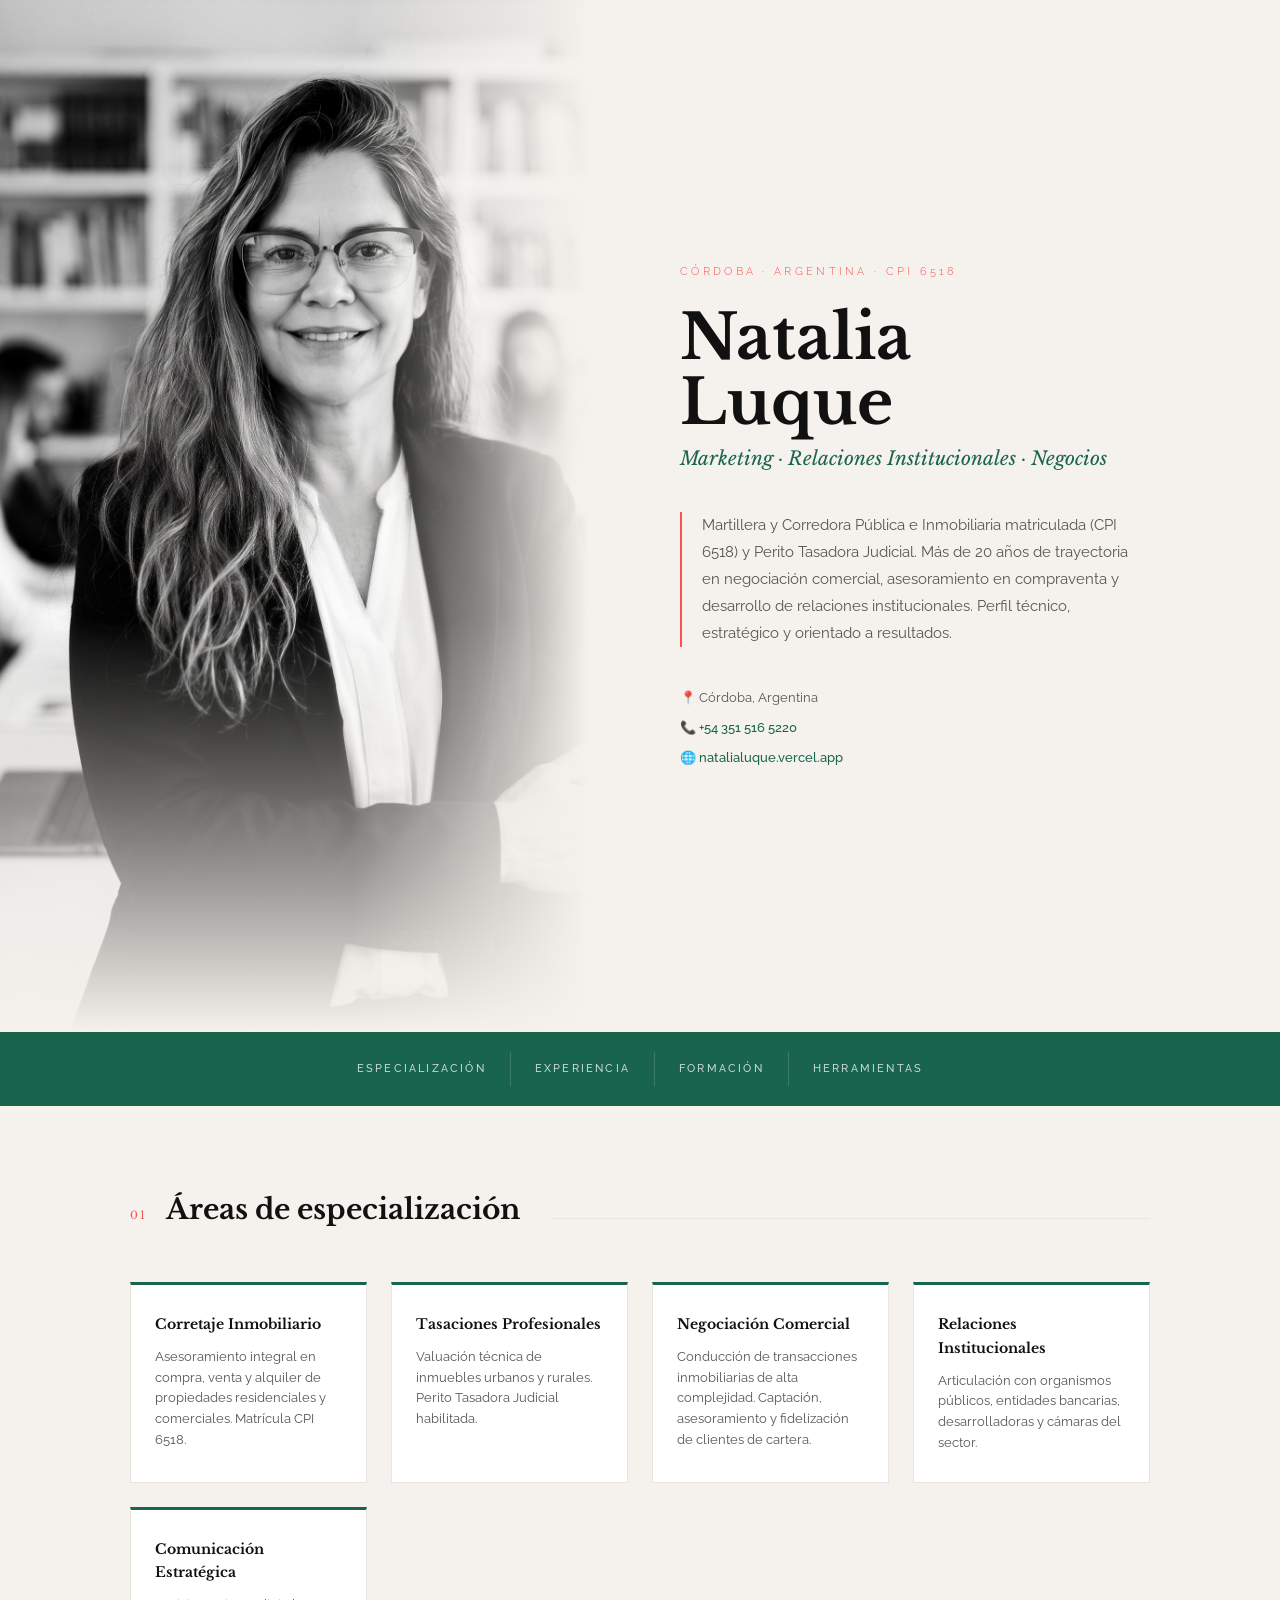
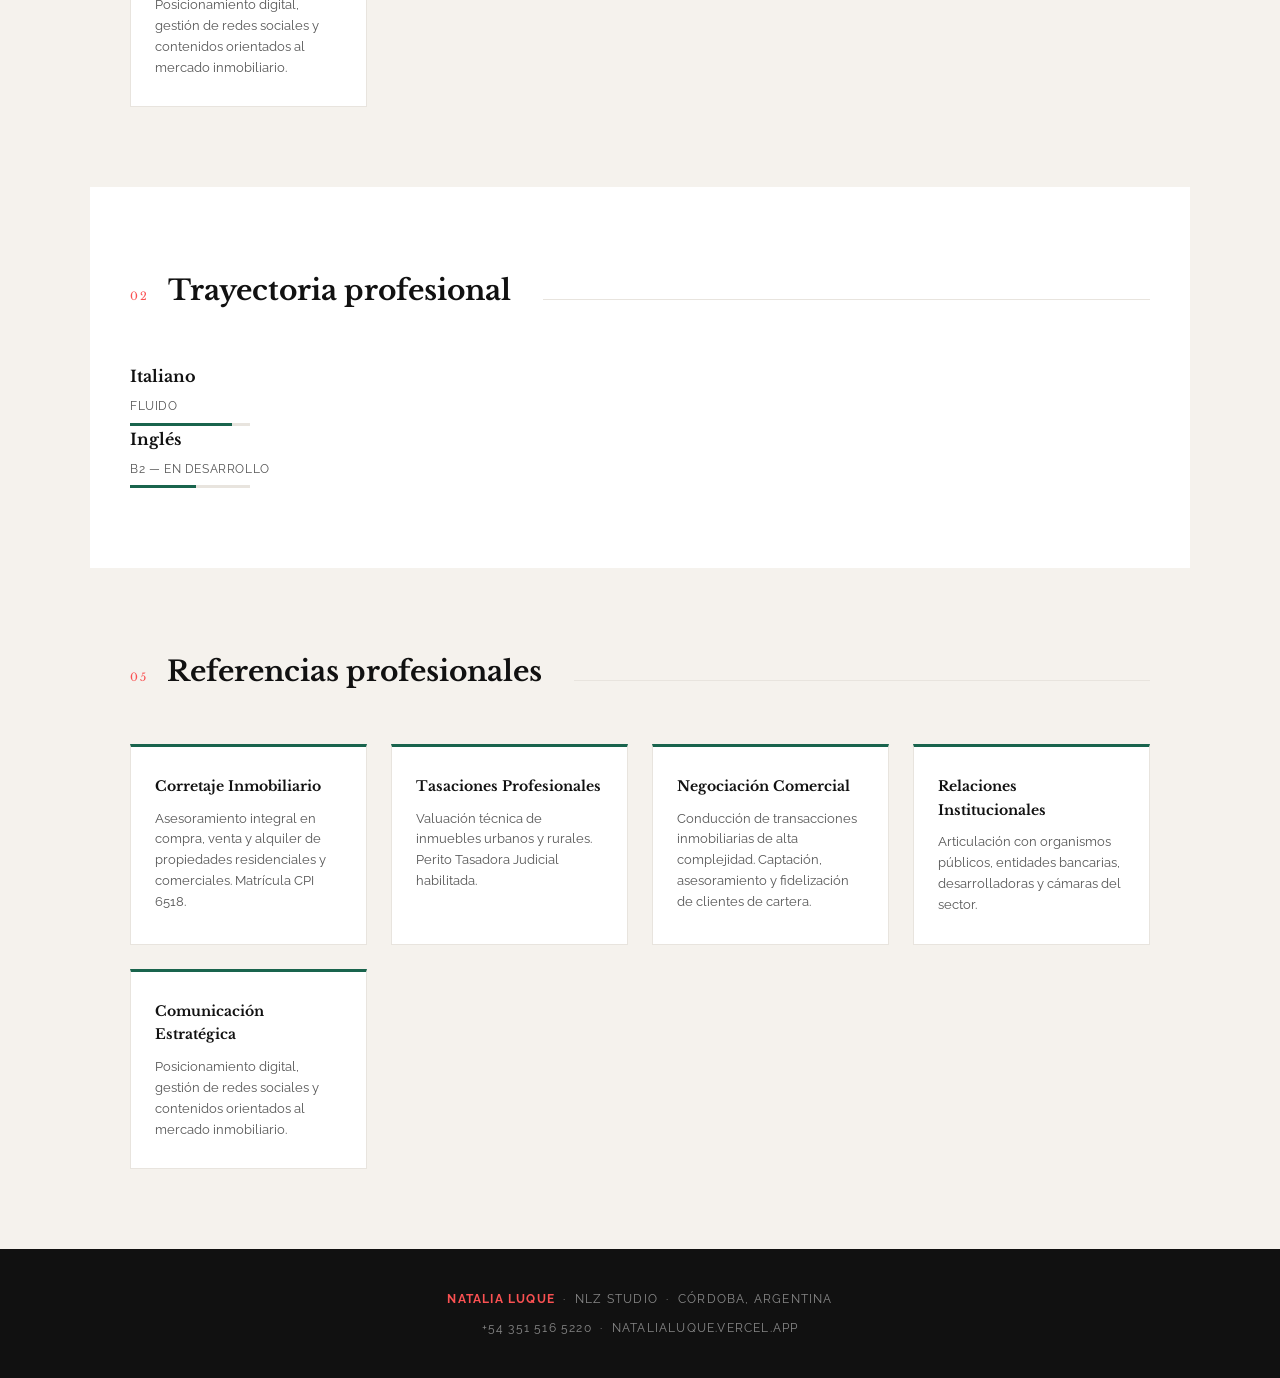
==== cv-inmo.html @ f447a5f4 "add cv-inmo: version exclusiva inmobiliaria, tasaciones y corretaje" ====
﻿<!DOCTYPE html>
<html lang="es">
<head>
<meta charset="UTF-8">
<meta name="viewport" content="width=device-width, initial-scale=1.0">
<title>Natalia Luque — Martillera | Corredora Inmobiliaria | Perito Tasadora</title>
<link href="https://fonts.googleapis.com/css2?family=Libre+Baskerville:ital,wght@0,400;0,700;1,400&family=Raleway:wght@300;400;500;600&display=swap" rel="stylesheet">
<style>
*,*::before,*::after{box-sizing:border-box;margin:0;padding:0}
:root{--verde:#19644d;--coral:#fa5152;--crema:#f5f2ed;--oscuro:#111;--gris:#555;--gris-claro:#e8e4de}
html{scroll-behavior:smooth}
body{font-family:'Raleway',sans-serif;background:var(--crema);color:var(--oscuro);line-height:1.7}
.hero{display:grid;grid-template-columns:1fr 1fr;min-height:100vh}
.hero-foto{position:relative;overflow:hidden}
.hero-foto img{width:100%;height:100%;object-fit:cover;object-position:center 15%;display:block;filter:grayscale(10%) contrast(1.05)}
.hero-foto::after{content:'';position:absolute;inset:0;background:linear-gradient(to right,transparent 55%,var(--crema) 92%),linear-gradient(to bottom,transparent 60%,var(--crema) 100%)}
.hero-content{display:flex;flex-direction:column;justify-content:center;padding:80px 60px 80px 40px}
.hero-eyebrow{font-family:'Raleway',sans-serif;font-weight:300;font-size:11px;letter-spacing:.3em;text-transform:uppercase;color:var(--coral);margin-bottom:24px}
.hero-nombre{font-family:'Libre Baskerville',serif;font-size:clamp(38px,5vw,62px);font-weight:700;line-height:1.05;color:var(--oscuro);margin-bottom:8px}
.hero-titulo{font-family:'Libre Baskerville',serif;font-size:clamp(14px,1.8vw,19px);font-weight:400;font-style:italic;color:var(--verde);margin-bottom:36px}
.hero-perfil{font-size:15px;color:var(--gris);max-width:460px;line-height:1.8;margin-bottom:40px;border-left:2px solid var(--coral);padding-left:20px}
.hero-contacto{display:flex;flex-direction:column;gap:8px;font-size:13px;color:var(--gris)}
.hero-contacto a{color:var(--verde);text-decoration:none;font-weight:500}
.nav-strip{background:var(--verde);padding:20px 0;display:flex;justify-content:center;position:sticky;top:0;z-index:100}
.nav-strip a{color:rgba(255,255,255,.75);text-decoration:none;font-size:11px;letter-spacing:.2em;text-transform:uppercase;font-weight:500;padding:8px 24px;border-right:1px solid rgba(255,255,255,.15);transition:color .2s}
.nav-strip a:last-child{border-right:none}
.nav-strip a:hover{color:#fff}
.seccion{max-width:1100px;margin:0 auto;padding:80px 40px}
.seccion-header{display:flex;align-items:baseline;gap:20px;margin-bottom:48px}
.seccion-num{font-family:'Libre Baskerville',serif;font-size:11px;color:var(--coral);letter-spacing:.15em}
.seccion-titulo{font-family:'Libre Baskerville',serif;font-size:28px;font-weight:700;color:var(--oscuro)}
.seccion-linea{flex:1;height:1px;background:var(--gris-claro);margin-left:12px}
.areas-grid{display:grid;grid-template-columns:repeat(auto-fit,minmax(200px,1fr));gap:24px}
.area-card{background:#fff;border:1px solid var(--gris-claro);padding:28px 24px;border-top:3px solid var(--verde)}
.area-card h3{font-family:'Libre Baskerville',serif;font-size:14px;font-weight:700;margin-bottom:10px;color:var(--oscuro)}
.area-card p{font-size:13px;color:var(--gris);line-height:1.6}
.exp-item{display:grid;grid-template-columns:200px 1fr;gap:32px;margin-bottom:48px;padding-bottom:48px;border-bottom:1px solid var(--gris-claro)}
.exp-item:last-child{border-bottom:none;margin-bottom:0;padding-bottom:0}
.exp-meta{text-align:right;padding-top:4px}
.exp-periodo{font-size:12px;letter-spacing:.1em;text-transform:uppercase;color:var(--coral);font-weight:600;display:block;margin-bottom:6px}
.exp-empresa{font-family:'Libre Baskerville',serif;font-size:13px;font-style:italic;color:var(--gris)}
.exp-cargo{font-family:'Libre Baskerville',serif;font-size:20px;font-weight:700;color:var(--verde);margin-bottom:12px;line-height:1.2}
.exp-desc{font-size:14px;color:var(--gris);line-height:1.8}
.exp-desc li{margin-left:16px;margin-bottom:4px}
.form-grid{display:grid;grid-template-columns:1fr 1fr;gap:24px}
.form-card{background:#fff;border:1px solid var(--gris-claro);padding:28px;display:flex;flex-direction:column;gap:6px}
.form-titulo{font-family:'Libre Baskerville',serif;font-size:15px;font-weight:700;color:var(--oscuro)}
.form-inst{font-size:13px;color:var(--verde);font-weight:500}
.form-nota{font-size:12px;color:var(--gris)}
.tools-row{display:flex;flex-wrap:wrap;gap:12px}
.tool-tag{background:var(--oscuro);color:#fff;font-size:12px;font-weight:500;letter-spacing:.08em;text-transform:uppercase;padding:8px 16px}
.tool-tag.verde{background:var(--verde)}
.idiomas-row{display:flex;gap:32px;flex-wrap:wrap;margin-top:40px}
.idioma{display:flex;flex-direction:column;gap:6px}
.idioma-nombre{font-family:'Libre Baskerville',serif;font-size:16px;font-weight:700}
.idioma-nivel{font-size:12px;color:var(--gris);letter-spacing:.05em;text-transform:uppercase}
.idioma-barra{width:120px;height:3px;background:var(--gris-claro);position:relative}
.idioma-fill{position:absolute;left:0;top:0;height:100%;background:var(--verde)}
footer{background:var(--oscuro);color:rgba(255,255,255,.5);text-align:center;padding:40px;font-size:12px;letter-spacing:.1em;text-transform:uppercase}
footer strong{color:var(--coral)}
.bg-blanco{background:#fff}
@media(max-width:768px){
.hero{grid-template-columns:1fr;min-height:auto;position:relative;display:block}
.hero-foto{height:115vw;max-height:560px;width:100%;position:relative}
.hero-foto::after{background:linear-gradient(to bottom,transparent 55%,var(--crema) 92%)}
.hero-content{position:absolute;bottom:0;left:0;right:0;padding:0 20px 16px;background:transparent;justify-content:flex-end}
.hero-nombre{font-size:20px;white-space:nowrap;line-height:1.1}.hero-nombre br{display:none}
.hero-titulo{font-size:11px;margin-bottom:0;white-space:nowrap;overflow:hidden;text-overflow:ellipsis}
.hero-eyebrow{display:none}
.hero-perfil{display:none}
.hero-contacto{display:none}
.nav-strip{flex-wrap:wrap}
.nav-strip a{padding:6px 12px;font-size:10px}
.exp-item{grid-template-columns:1fr}
.exp-meta{text-align:left}
.form-grid{grid-template-columns:1fr}
.seccion{padding:48px 24px}}
</style>
</head>
<body>

<section class="hero">
  <div class="hero-foto">
    <img src="[data-uri]" alt="Natalia Luque">
  </div>
  <div class="hero-content">
    <p class="hero-eyebrow">Córdoba · Argentina · CPI 6518</p>
    <h1 class="hero-nombre">Natalia <br>Luque</h1>
    <p class="hero-titulo">Marketing · Relaciones Institucionales · Negocios</p>
    <p class="hero-perfil">Martillera y Corredora Pública e Inmobiliaria matriculada (CPI 6518) y Perito Tasadora Judicial. Más de 20 años de trayectoria en negociación comercial, asesoramiento en compraventa y desarrollo de relaciones institucionales. Perfil técnico, estratégico y orientado a resultados.</p>
    <div class="hero-contacto">
      <span>📍 Córdoba, Argentina</span>
      <span>📞 <a href="tel:+543515165220">+54 351 516 5220</a></span>
      <span>🌐 <a href="https://natalialuque.vercel.app" target="_blank">natalialuque.vercel.app</a></span>
    </div>
  </div>
</section>

<nav class="nav-strip">
  <a href="#areas">Especialización</a>
  <a href="#experiencia">Experiencia</a>
  <a href="#formacion">Formación</a>
  <a href="#herramientas">Herramientas</a>
</nav>

<section id="areas" class="seccion">
  <div class="seccion-header">
    <span class="seccion-num">01</span>
    <h2 class="seccion-titulo">Áreas de especialización</h2>
    <div class="seccion-linea"></div>
  </div>
  <div class="areas-grid">
    <div class="area-card"><h3>Corretaje Inmobiliario</h3><p>Asesoramiento integral en compra, venta y alquiler de propiedades residenciales y comerciales. Matrícula CPI 6518.</p></div>
    <div class="area-card"><h3>Tasaciones Profesionales</h3><p>Valuación técnica de inmuebles urbanos y rurales. Perito Tasadora Judicial habilitada.</p></div>
    <div class="area-card"><h3>Negociación Comercial</h3><p>Conducción de transacciones inmobiliarias de alta complejidad. Captación, asesoramiento y fidelización de clientes de cartera.</p></div>
    <div class="area-card"><h3>Relaciones Institucionales</h3><p>Articulación con organismos públicos, entidades bancarias, desarrolladoras y cámaras del sector.</p></div>
    <div class="area-card"><h3>Comunicación Estratégica</h3><p>Posicionamiento digital, gestión de redes sociales y contenidos orientados al mercado inmobiliario.</p></div>
  </div>
</section>

<section id="experiencia" class="seccion bg-blanco">
  <div class="seccion-header">
    <span class="seccion-num">02</span>
    <h2 class="seccion-titulo">Trayectoria profesional</h2>
    <div class="seccion-linea"></div>
  </div>

  
    <div class="idioma"><span class="idioma-nombre">Italiano</span><span class="idioma-nivel">Fluido</span><div class="idioma-barra"><div class="idioma-fill" style="width:85%"></div></div></div>
    <div class="idioma"><span class="idioma-nombre">Inglés</span><span class="idioma-nivel">B2 — En desarrollo</span><div class="idioma-barra"><div class="idioma-fill" style="width:55%"></div></div></div>
  </div>
</section>

<section class="seccion">
  <div class="seccion-header">
    <span class="seccion-num">05</span>
    <h2 class="seccion-titulo">Referencias profesionales</h2>
    <div class="seccion-linea"></div>
  </div>
  <div class="areas-grid">
    <div class="area-card"><h3>Corretaje Inmobiliario</h3><p>Asesoramiento integral en compra, venta y alquiler de propiedades residenciales y comerciales. Matrícula CPI 6518.</p></div>
    <div class="area-card"><h3>Tasaciones Profesionales</h3><p>Valuación técnica de inmuebles urbanos y rurales. Perito Tasadora Judicial habilitada.</p></div>
    <div class="area-card"><h3>Negociación Comercial</h3><p>Conducción de transacciones inmobiliarias de alta complejidad. Captación, asesoramiento y fidelización de clientes de cartera.</p></div>
    <div class="area-card"><h3>Relaciones Institucionales</h3><p>Articulación con organismos públicos, entidades bancarias, desarrolladoras y cámaras del sector.</p></div>
    <div class="area-card"><h3>Comunicación Estratégica</h3><p>Posicionamiento digital, gestión de redes sociales y contenidos orientados al mercado inmobiliario.</p></div>
  </div>
</section>

<footer>
  <p><strong>Natalia Luque</strong> &nbsp;·&nbsp; NLZ Studio &nbsp;·&nbsp; Córdoba, Argentina</p>
  <p style="margin-top:8px">+54 351 516 5220 &nbsp;·&nbsp; natalialuque.vercel.app</p>
</footer>

</body>
</html>
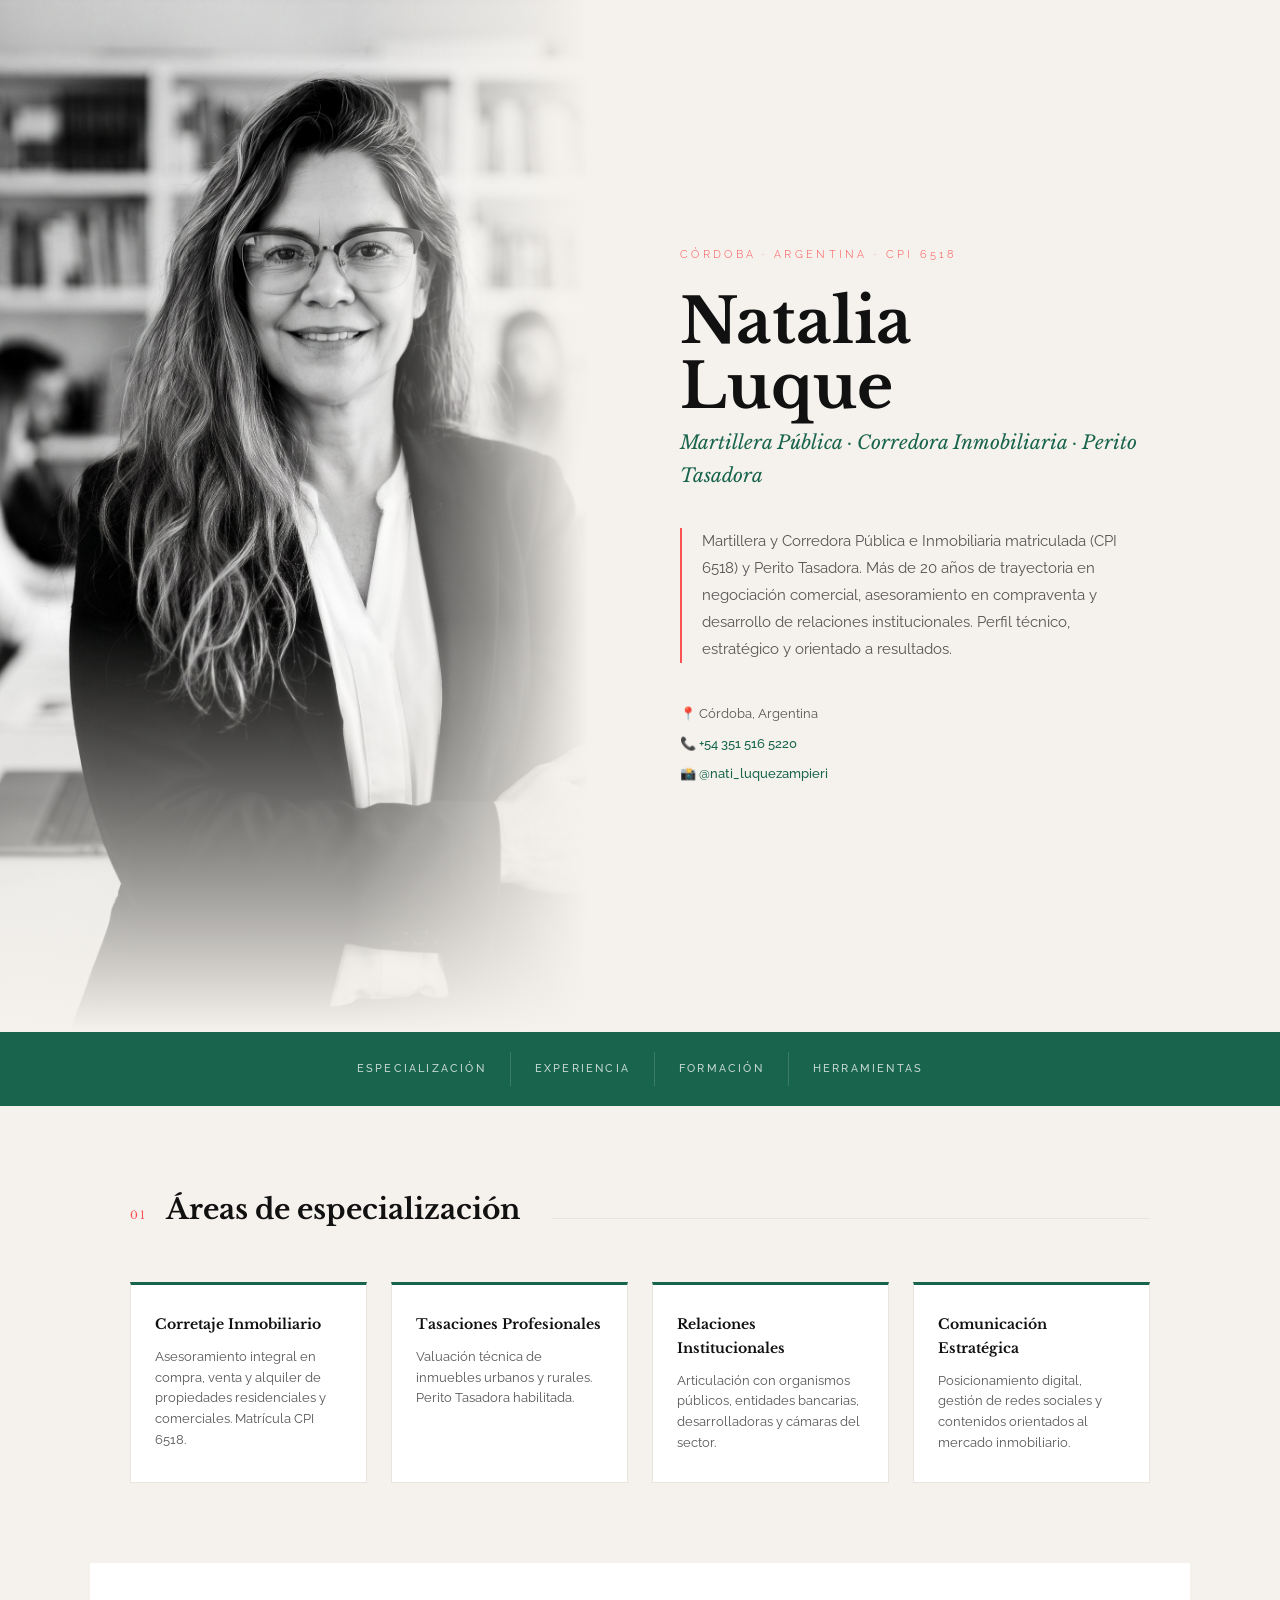
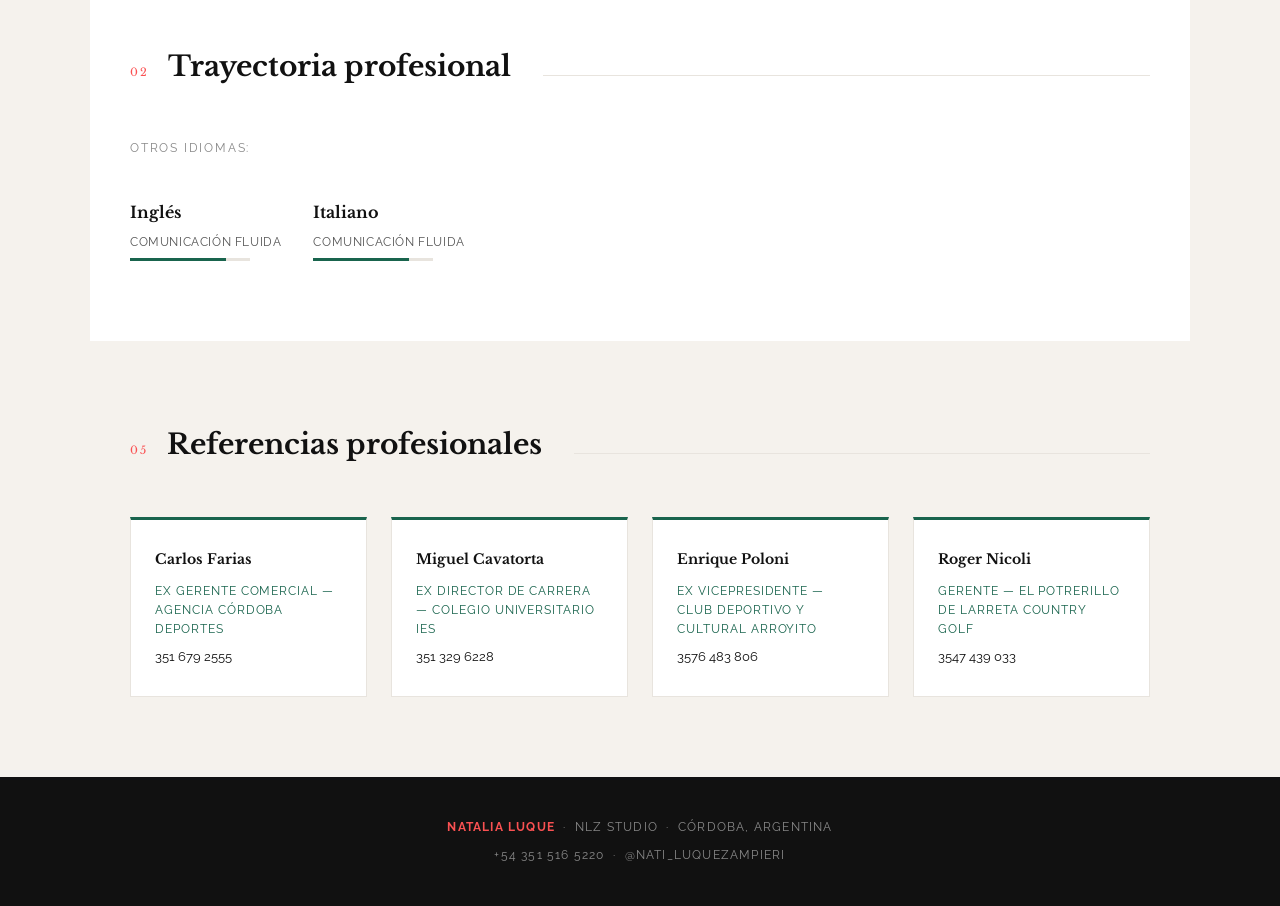
==== commit 1cb8fe52: "cv-inmo: corregir titulo, quitar Judicial, Instagram, areas, idiomas y referencias" ====
--- a/cv-inmo.html
+++ b/cv-inmo.html
@@ -86,12 +86,12 @@
   <div class="hero-content">
     <p class="hero-eyebrow">Córdoba · Argentina · CPI 6518</p>
     <h1 class="hero-nombre">Natalia <br>Luque</h1>
-    <p class="hero-titulo">Marketing · Relaciones Institucionales · Negocios</p>
-    <p class="hero-perfil">Martillera y Corredora Pública e Inmobiliaria matriculada (CPI 6518) y Perito Tasadora Judicial. Más de 20 años de trayectoria en negociación comercial, asesoramiento en compraventa y desarrollo de relaciones institucionales. Perfil técnico, estratégico y orientado a resultados.</p>
+    <p class="hero-titulo">Martillera Pública · Corredora Inmobiliaria · Perito Tasadora</p>
+    <p class="hero-perfil">Martillera y Corredora Pública e Inmobiliaria matriculada (CPI 6518) y Perito Tasadora. Más de 20 años de trayectoria en negociación comercial, asesoramiento en compraventa y desarrollo de relaciones institucionales. Perfil técnico, estratégico y orientado a resultados.</p>
     <div class="hero-contacto">
       <span>📍 Córdoba, Argentina</span>
       <span>📞 <a href="tel:+543515165220">+54 351 516 5220</a></span>
-      <span>🌐 <a href="https://natalialuque.vercel.app" target="_blank">natalialuque.vercel.app</a></span>
+      <span>📸 <a href="https://instagram.com/nati_luquezampieri" target="_blank">@nati_luquezampieri</a></span>
     </div>
   </div>
 </section>
@@ -111,8 +111,8 @@
   </div>
   <div class="areas-grid">
     <div class="area-card"><h3>Corretaje Inmobiliario</h3><p>Asesoramiento integral en compra, venta y alquiler de propiedades residenciales y comerciales. Matrícula CPI 6518.</p></div>
-    <div class="area-card"><h3>Tasaciones Profesionales</h3><p>Valuación técnica de inmuebles urbanos y rurales. Perito Tasadora Judicial habilitada.</p></div>
-    <div class="area-card"><h3>Negociación Comercial</h3><p>Conducción de transacciones inmobiliarias de alta complejidad. Captación, asesoramiento y fidelización de clientes de cartera.</p></div>
+    <div class="area-card"><h3>Tasaciones Profesionales</h3><p>Valuación técnica de inmuebles urbanos y rurales. Perito Tasadora habilitada.</p></div>
+    
     <div class="area-card"><h3>Relaciones Institucionales</h3><p>Articulación con organismos públicos, entidades bancarias, desarrolladoras y cámaras del sector.</p></div>
     <div class="area-card"><h3>Comunicación Estratégica</h3><p>Posicionamiento digital, gestión de redes sociales y contenidos orientados al mercado inmobiliario.</p></div>
   </div>
@@ -125,9 +125,10 @@
     <div class="seccion-linea"></div>
   </div>
 
-  
-    <div class="idioma"><span class="idioma-nombre">Italiano</span><span class="idioma-nivel">Fluido</span><div class="idioma-barra"><div class="idioma-fill" style="width:85%"></div></div></div>
-    <div class="idioma"><span class="idioma-nombre">Inglés</span><span class="idioma-nivel">B2 — En desarrollo</span><div class="idioma-barra"><div class="idioma-fill" style="width:55%"></div></div></div>
+  <p style="font-size:12px;color:#888;text-transform:uppercase;letter-spacing:.15em;margin:24px 0 12px">Otros idiomas:</p>
+  <div class="idiomas-row">
+    <div class="idioma"><span class="idioma-nombre">Inglés</span><span class="idioma-nivel">Comunicación fluida</span><div class="idioma-barra"><div class="idioma-fill" style="width:80%"></div></div></div>
+    <div class="idioma"><span class="idioma-nombre">Italiano</span><span class="idioma-nivel">Comunicación fluida</span><div class="idioma-barra"><div class="idioma-fill" style="width:80%"></div></div></div>
   </div>
 </section>
 
@@ -138,17 +139,32 @@
     <div class="seccion-linea"></div>
   </div>
   <div class="areas-grid">
-    <div class="area-card"><h3>Corretaje Inmobiliario</h3><p>Asesoramiento integral en compra, venta y alquiler de propiedades residenciales y comerciales. Matrícula CPI 6518.</p></div>
-    <div class="area-card"><h3>Tasaciones Profesionales</h3><p>Valuación técnica de inmuebles urbanos y rurales. Perito Tasadora Judicial habilitada.</p></div>
-    <div class="area-card"><h3>Negociación Comercial</h3><p>Conducción de transacciones inmobiliarias de alta complejidad. Captación, asesoramiento y fidelización de clientes de cartera.</p></div>
-    <div class="area-card"><h3>Relaciones Institucionales</h3><p>Articulación con organismos públicos, entidades bancarias, desarrolladoras y cámaras del sector.</p></div>
-    <div class="area-card"><h3>Comunicación Estratégica</h3><p>Posicionamiento digital, gestión de redes sociales y contenidos orientados al mercado inmobiliario.</p></div>
+    <div class="area-card">
+      <h3>Carlos Farias</h3>
+      <p style="color:var(--verde);font-size:12px;text-transform:uppercase;letter-spacing:.08em;margin-bottom:8px">Ex Gerente Comercial — Agencia Córdoba Deportes</p>
+      <p><a href="tel:+543516792555" style="color:var(--oscuro);text-decoration:none;font-size:13px">351 679 2555</a></p>
+    </div>
+    <div class="area-card">
+      <h3>Miguel Cavatorta</h3>
+      <p style="color:var(--verde);font-size:12px;text-transform:uppercase;letter-spacing:.08em;margin-bottom:8px">Ex Director de Carrera — Colegio Universitario IES</p>
+      <p><a href="tel:+543513296228" style="color:var(--oscuro);text-decoration:none;font-size:13px">351 329 6228</a></p>
+    </div>
+    <div class="area-card">
+      <h3>Enrique Poloni</h3>
+      <p style="color:var(--verde);font-size:12px;text-transform:uppercase;letter-spacing:.08em;margin-bottom:8px">Ex Vicepresidente — Club Deportivo y Cultural Arroyito</p>
+      <p><a href="tel:+543576483806" style="color:var(--oscuro);text-decoration:none;font-size:13px">3576 483 806</a></p>
+    </div>
+    <div class="area-card">
+      <h3>Roger Nicoli</h3>
+      <p style="color:var(--verde);font-size:12px;text-transform:uppercase;letter-spacing:.08em;margin-bottom:8px">Gerente — El Potrerillo de Larreta Country Golf</p>
+      <p><a href="tel:+543547439033" style="color:var(--oscuro);text-decoration:none;font-size:13px">3547 439 033</a></p>
+    </div>
   </div>
 </section>
 
 <footer>
   <p><strong>Natalia Luque</strong> &nbsp;·&nbsp; NLZ Studio &nbsp;·&nbsp; Córdoba, Argentina</p>
-  <p style="margin-top:8px">+54 351 516 5220 &nbsp;·&nbsp; natalialuque.vercel.app</p>
+  <p style="margin-top:8px">+54 351 516 5220 &nbsp;·&nbsp; @nati_luquezampieri</p>
 </footer>
 
 </body>
@@ -157,3 +173,5 @@
 
 
 
+
+
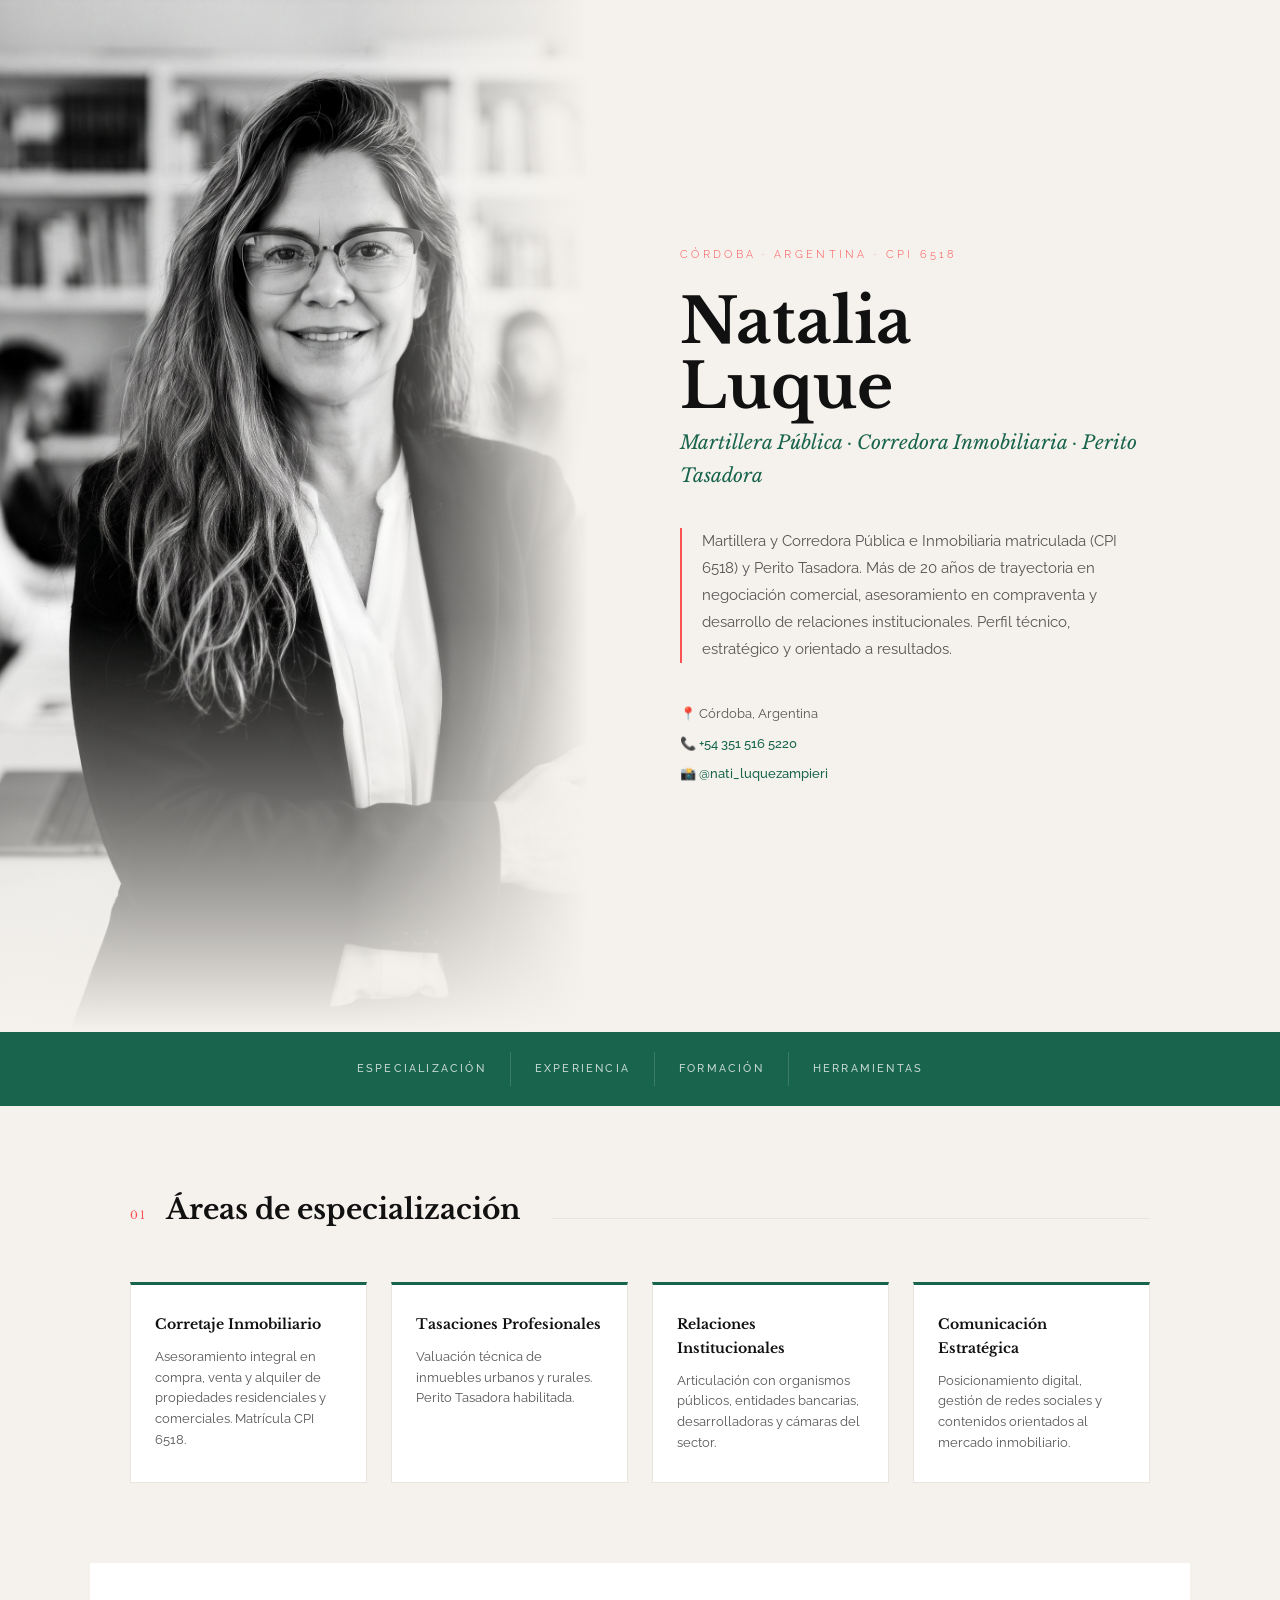
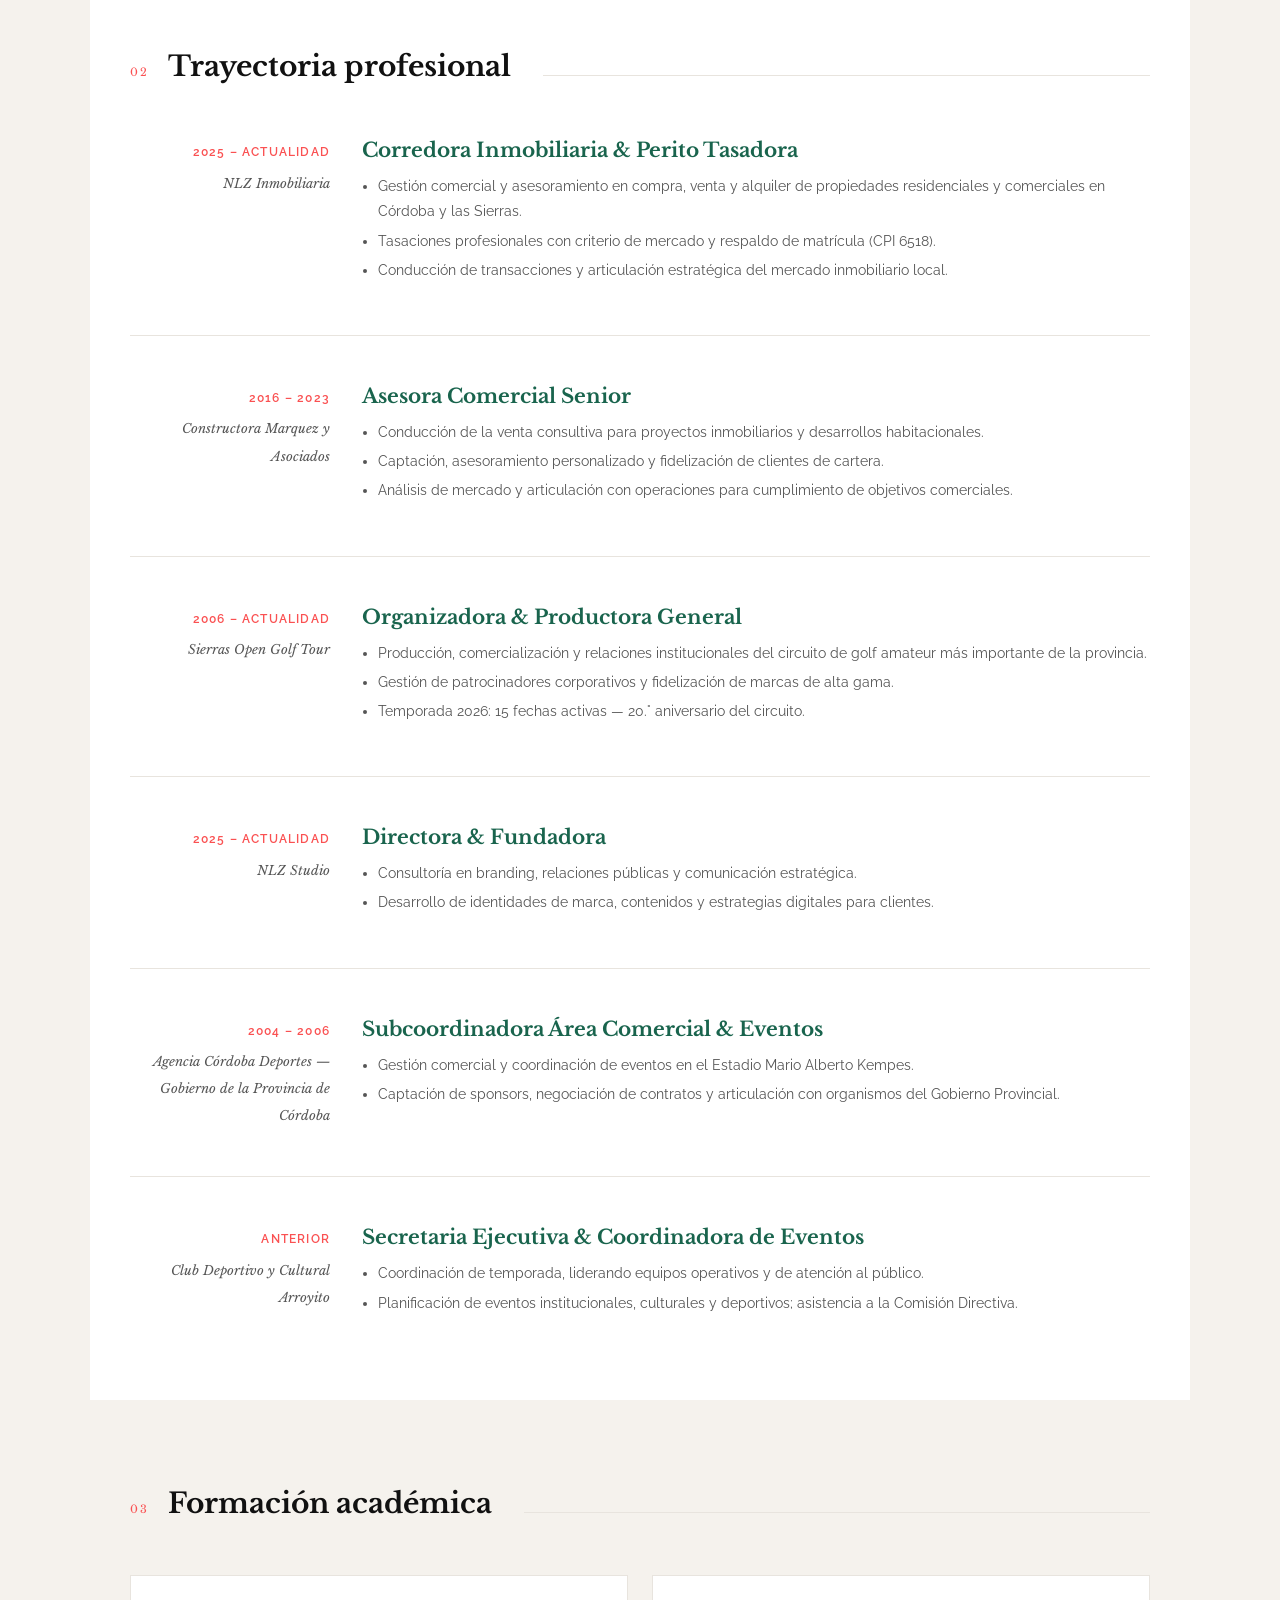
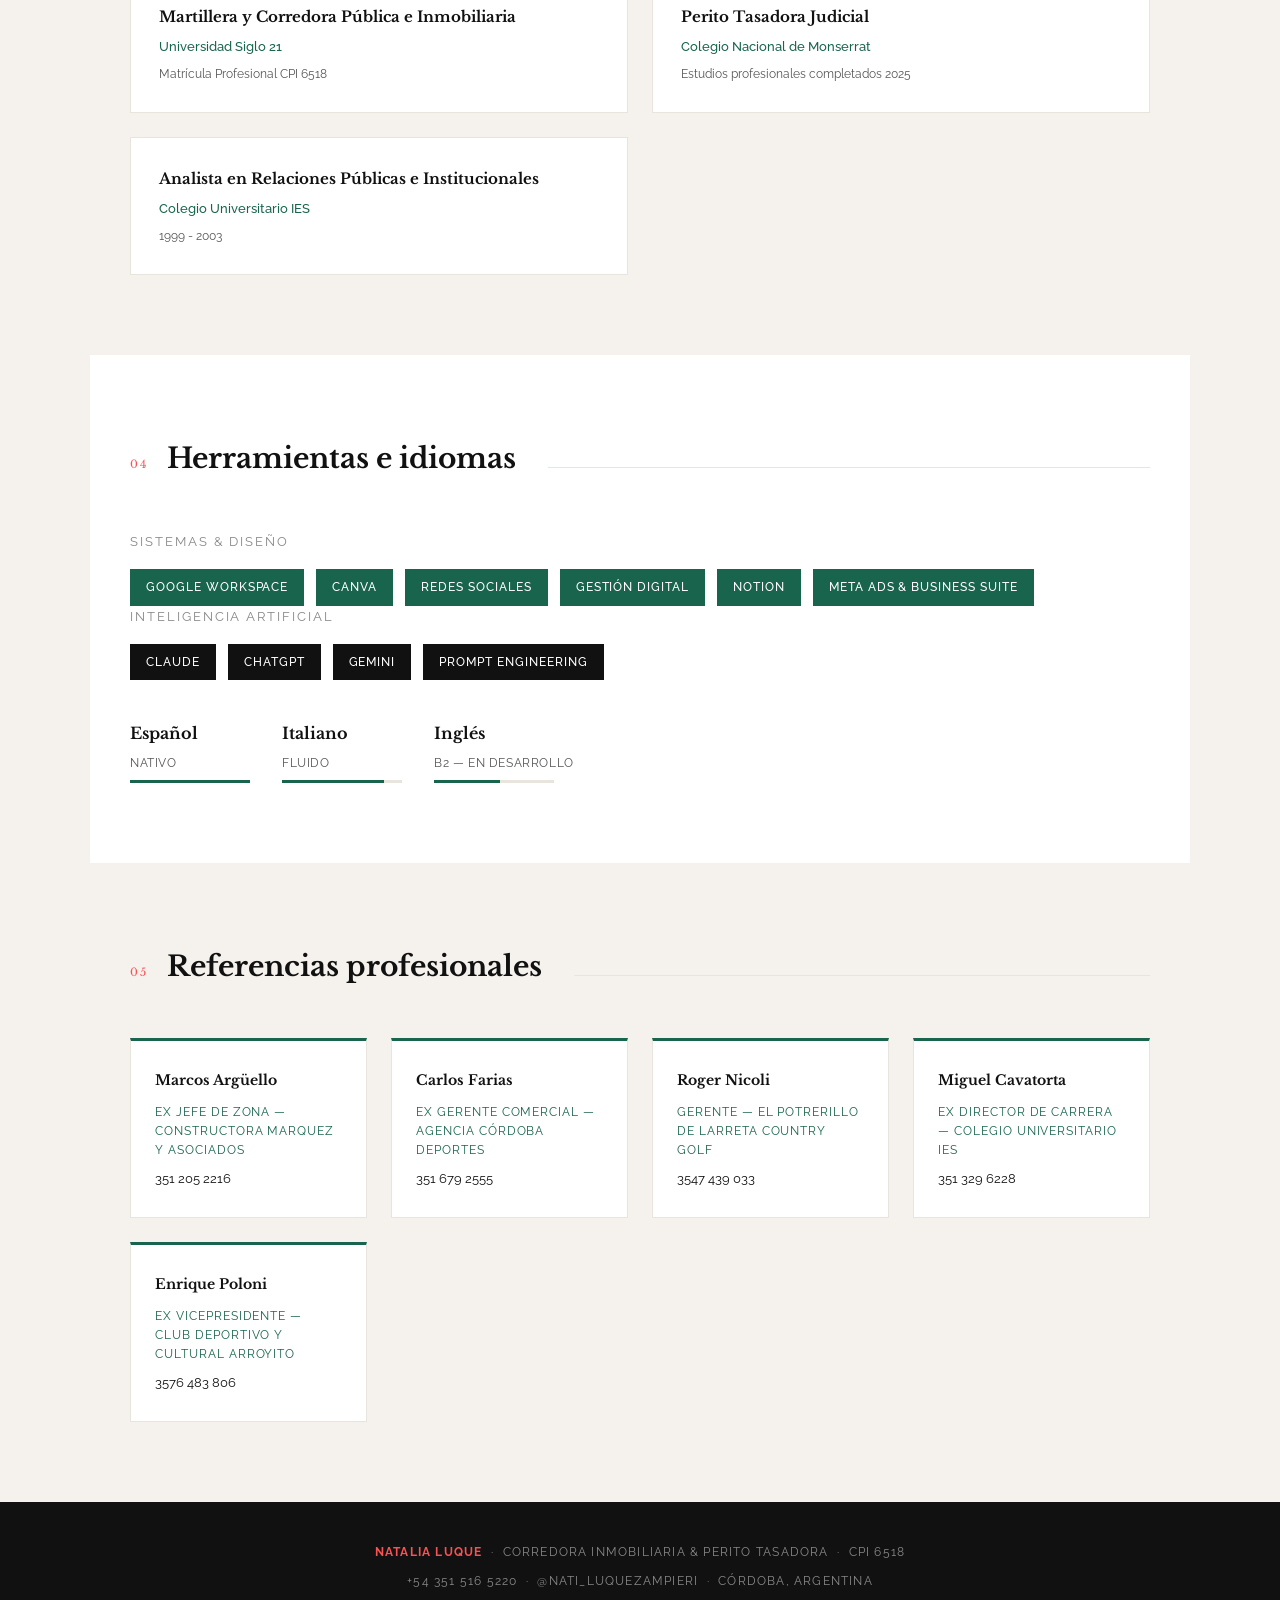
==== commit 5023476b: "cv-inmo: trayectoria completa (Marquez), Formacion, Herramientas, ref. Marcos Arguello" ====
--- a/cv-inmo.html
+++ b/cv-inmo.html
@@ -125,10 +125,103 @@
     <div class="seccion-linea"></div>
   </div>
 
-  <p style="font-size:12px;color:#888;text-transform:uppercase;letter-spacing:.15em;margin:24px 0 12px">Otros idiomas:</p>
+  <div class="exp-item">
+    <div class="exp-meta"><span class="exp-periodo">2025 – Actualidad</span><span class="exp-empresa">NLZ Inmobiliaria</span></div>
+    <div><p class="exp-cargo">Corredora Inmobiliaria &amp; Perito Tasadora</p>
+    <ul class="exp-desc">
+      <li>Gestión comercial y asesoramiento en compra, venta y alquiler de propiedades residenciales y comerciales en Córdoba y las Sierras.</li>
+      <li>Tasaciones profesionales con criterio de mercado y respaldo de matrícula (CPI 6518).</li>
+      <li>Conducción de transacciones y articulación estratégica del mercado inmobiliario local.</li>
+    </ul></div>
+  </div>
+
+  <div class="exp-item">
+    <div class="exp-meta"><span class="exp-periodo">2016 – 2023</span><span class="exp-empresa">Constructora Marquez y Asociados</span></div>
+    <div><p class="exp-cargo">Asesora Comercial Senior</p>
+    <ul class="exp-desc">
+      <li>Conducción de la venta consultiva para proyectos inmobiliarios y desarrollos habitacionales.</li>
+      <li>Captación, asesoramiento personalizado y fidelización de clientes de cartera.</li>
+      <li>Análisis de mercado y articulación con operaciones para cumplimiento de objetivos comerciales.</li>
+    </ul></div>
+  </div>
+
+  <div class="exp-item">
+    <div class="exp-meta"><span class="exp-periodo">2006 – Actualidad</span><span class="exp-empresa">Sierras Open Golf Tour</span></div>
+    <div><p class="exp-cargo">Organizadora &amp; Productora General</p>
+    <ul class="exp-desc">
+      <li>Producción, comercialización y relaciones institucionales del circuito de golf amateur más importante de la provincia.</li>
+      <li>Gestión de patrocinadores corporativos y fidelización de marcas de alta gama.</li>
+      <li>Temporada 2026: 15 fechas activas — 20.° aniversario del circuito.</li>
+    </ul></div>
+  </div>
+
+  <div class="exp-item">
+    <div class="exp-meta"><span class="exp-periodo">2025 – Actualidad</span><span class="exp-empresa">NLZ Studio</span></div>
+    <div><p class="exp-cargo">Directora &amp; Fundadora</p>
+    <ul class="exp-desc">
+      <li>Consultoría en branding, relaciones públicas y comunicación estratégica.</li>
+      <li>Desarrollo de identidades de marca, contenidos y estrategias digitales para clientes.</li>
+    </ul></div>
+  </div>
+
+  <div class="exp-item">
+    <div class="exp-meta"><span class="exp-periodo">2004 – 2006</span><span class="exp-empresa">Agencia Córdoba Deportes — Gobierno de la Provincia de Córdoba</span></div>
+    <div><p class="exp-cargo">Subcoordinadora Área Comercial &amp; Eventos</p>
+    <ul class="exp-desc">
+      <li>Gestión comercial y coordinación de eventos en el Estadio Mario Alberto Kempes.</li>
+      <li>Captación de sponsors, negociación de contratos y articulación con organismos del Gobierno Provincial.</li>
+    </ul></div>
+  </div>
+
+  <div class="exp-item">
+    <div class="exp-meta"><span class="exp-periodo">Anterior</span><span class="exp-empresa">Club Deportivo y Cultural Arroyito</span></div>
+    <div><p class="exp-cargo">Secretaria Ejecutiva &amp; Coordinadora de Eventos</p>
+    <ul class="exp-desc">
+      <li>Coordinación de temporada, liderando equipos operativos y de atención al público.</li>
+      <li>Planificación de eventos institucionales, culturales y deportivos; asistencia a la Comisión Directiva.</li>
+    </ul></div>
+  </div>
+</section>
+
+<section id="formacion" class="seccion">
+  <div class="seccion-header">
+    <span class="seccion-num">03</span>
+    <h2 class="seccion-titulo">Formación académica</h2>
+    <div class="seccion-linea"></div>
+  </div>
+  <div class="form-grid">
+    <div class="form-card"><p class="form-titulo">Martillera y Corredora Pública e Inmobiliaria</p><p class="form-inst">Universidad Siglo 21</p><p class="form-nota">Matrícula Profesional CPI 6518</p></div>
+    <div class="form-card"><p class="form-titulo">Perito Tasadora Judicial</p><p class="form-inst">Colegio Nacional de Monserrat</p><p class="form-nota">Estudios profesionales completados 2025</p></div>
+    <div class="form-card"><p class="form-titulo">Analista en Relaciones Públicas e Institucionales</p><p class="form-inst">Colegio Universitario IES</p><p class="form-nota">1999 - 2003</p></div>
+  </div>
+</section>
+
+<section id="herramientas" class="seccion bg-blanco">
+  <div class="seccion-header">
+    <span class="seccion-num">04</span>
+    <h2 class="seccion-titulo">Herramientas e idiomas</h2>
+    <div class="seccion-linea"></div>
+  </div>
+  <p style="font-size:13px;color:#888;text-transform:uppercase;letter-spacing:.15em;margin-bottom:16px">Sistemas &amp; Diseño</p>
+  <div class="tools-row">
+    <span class="tool-tag verde">Google Workspace</span>
+    <span class="tool-tag verde">Canva</span>
+    <span class="tool-tag verde">Redes Sociales</span>
+    <span class="tool-tag verde">Gestión Digital</span>
+    <span class="tool-tag verde">Notion</span>
+    <span class="tool-tag verde">Meta Ads &amp; Business Suite</span>
+  </div>
+  <p style="font-size:13px;color:#888;text-transform:uppercase;letter-spacing:.15em;margin-bottom:16px" style="margin-top:28px">Inteligencia Artificial</p>
+  <div class="tools-row">
+    <span class="tool-tag">Claude</span>
+    <span class="tool-tag">ChatGPT</span>
+    <span class="tool-tag">Gemini</span>
+    <span class="tool-tag">Prompt Engineering</span>
+  </div>
   <div class="idiomas-row">
-    <div class="idioma"><span class="idioma-nombre">Inglés</span><span class="idioma-nivel">Comunicación fluida</span><div class="idioma-barra"><div class="idioma-fill" style="width:80%"></div></div></div>
-    <div class="idioma"><span class="idioma-nombre">Italiano</span><span class="idioma-nivel">Comunicación fluida</span><div class="idioma-barra"><div class="idioma-fill" style="width:80%"></div></div></div>
+    <div class="idioma"><span class="idioma-nombre">Español</span><span class="idioma-nivel">Nativo</span><div class="idioma-barra"><div class="idioma-fill" style="width:100%"></div></div></div>
+    <div class="idioma"><span class="idioma-nombre">Italiano</span><span class="idioma-nivel">Fluido</span><div class="idioma-barra"><div class="idioma-fill" style="width:85%"></div></div></div>
+    <div class="idioma"><span class="idioma-nombre">Inglés</span><span class="idioma-nivel">B2 — En desarrollo</span><div class="idioma-barra"><div class="idioma-fill" style="width:55%"></div></div></div>
   </div>
 </section>
 
@@ -139,12 +232,22 @@
     <div class="seccion-linea"></div>
   </div>
   <div class="areas-grid">
+    <div class="area-card">
+      <h3>Marcos Argüello</h3>
+      <p style="color:var(--verde);font-size:12px;text-transform:uppercase;letter-spacing:.08em;margin-bottom:8px">Ex Jefe de Zona — Constructora Marquez y Asociados</p>
+      <p><a href="tel:+543512052216" style="color:var(--oscuro);text-decoration:none;font-size:13px">351 205 2216</a></p>
+    </div>
     <div class="area-card">
       <h3>Carlos Farias</h3>
       <p style="color:var(--verde);font-size:12px;text-transform:uppercase;letter-spacing:.08em;margin-bottom:8px">Ex Gerente Comercial — Agencia Córdoba Deportes</p>
       <p><a href="tel:+543516792555" style="color:var(--oscuro);text-decoration:none;font-size:13px">351 679 2555</a></p>
     </div>
     <div class="area-card">
+      <h3>Roger Nicoli</h3>
+      <p style="color:var(--verde);font-size:12px;text-transform:uppercase;letter-spacing:.08em;margin-bottom:8px">Gerente — El Potrerillo de Larreta Country Golf</p>
+      <p><a href="tel:+543547439033" style="color:var(--oscuro);text-decoration:none;font-size:13px">3547 439 033</a></p>
+    </div>
+    <div class="area-card">
       <h3>Miguel Cavatorta</h3>
       <p style="color:var(--verde);font-size:12px;text-transform:uppercase;letter-spacing:.08em;margin-bottom:8px">Ex Director de Carrera — Colegio Universitario IES</p>
       <p><a href="tel:+543513296228" style="color:var(--oscuro);text-decoration:none;font-size:13px">351 329 6228</a></p>
@@ -154,24 +257,13 @@
       <p style="color:var(--verde);font-size:12px;text-transform:uppercase;letter-spacing:.08em;margin-bottom:8px">Ex Vicepresidente — Club Deportivo y Cultural Arroyito</p>
       <p><a href="tel:+543576483806" style="color:var(--oscuro);text-decoration:none;font-size:13px">3576 483 806</a></p>
     </div>
-    <div class="area-card">
-      <h3>Roger Nicoli</h3>
-      <p style="color:var(--verde);font-size:12px;text-transform:uppercase;letter-spacing:.08em;margin-bottom:8px">Gerente — El Potrerillo de Larreta Country Golf</p>
-      <p><a href="tel:+543547439033" style="color:var(--oscuro);text-decoration:none;font-size:13px">3547 439 033</a></p>
-    </div>
   </div>
 </section>
 
 <footer>
-  <p><strong>Natalia Luque</strong> &nbsp;·&nbsp; NLZ Studio &nbsp;·&nbsp; Córdoba, Argentina</p>
-  <p style="margin-top:8px">+54 351 516 5220 &nbsp;·&nbsp; @nati_luquezampieri</p>
+  <p><strong>Natalia Luque</strong> &nbsp;·&nbsp; Corredora Inmobiliaria &amp; Perito Tasadora &nbsp;·&nbsp; CPI 6518</p>
+  <p style="margin-top:8px">+54 351 516 5220 &nbsp;·&nbsp; @nati_luquezampieri &nbsp;·&nbsp; Córdoba, Argentina</p>
 </footer>
 
 </body>
-</html>
-
-
-
-
-
-
+</html>
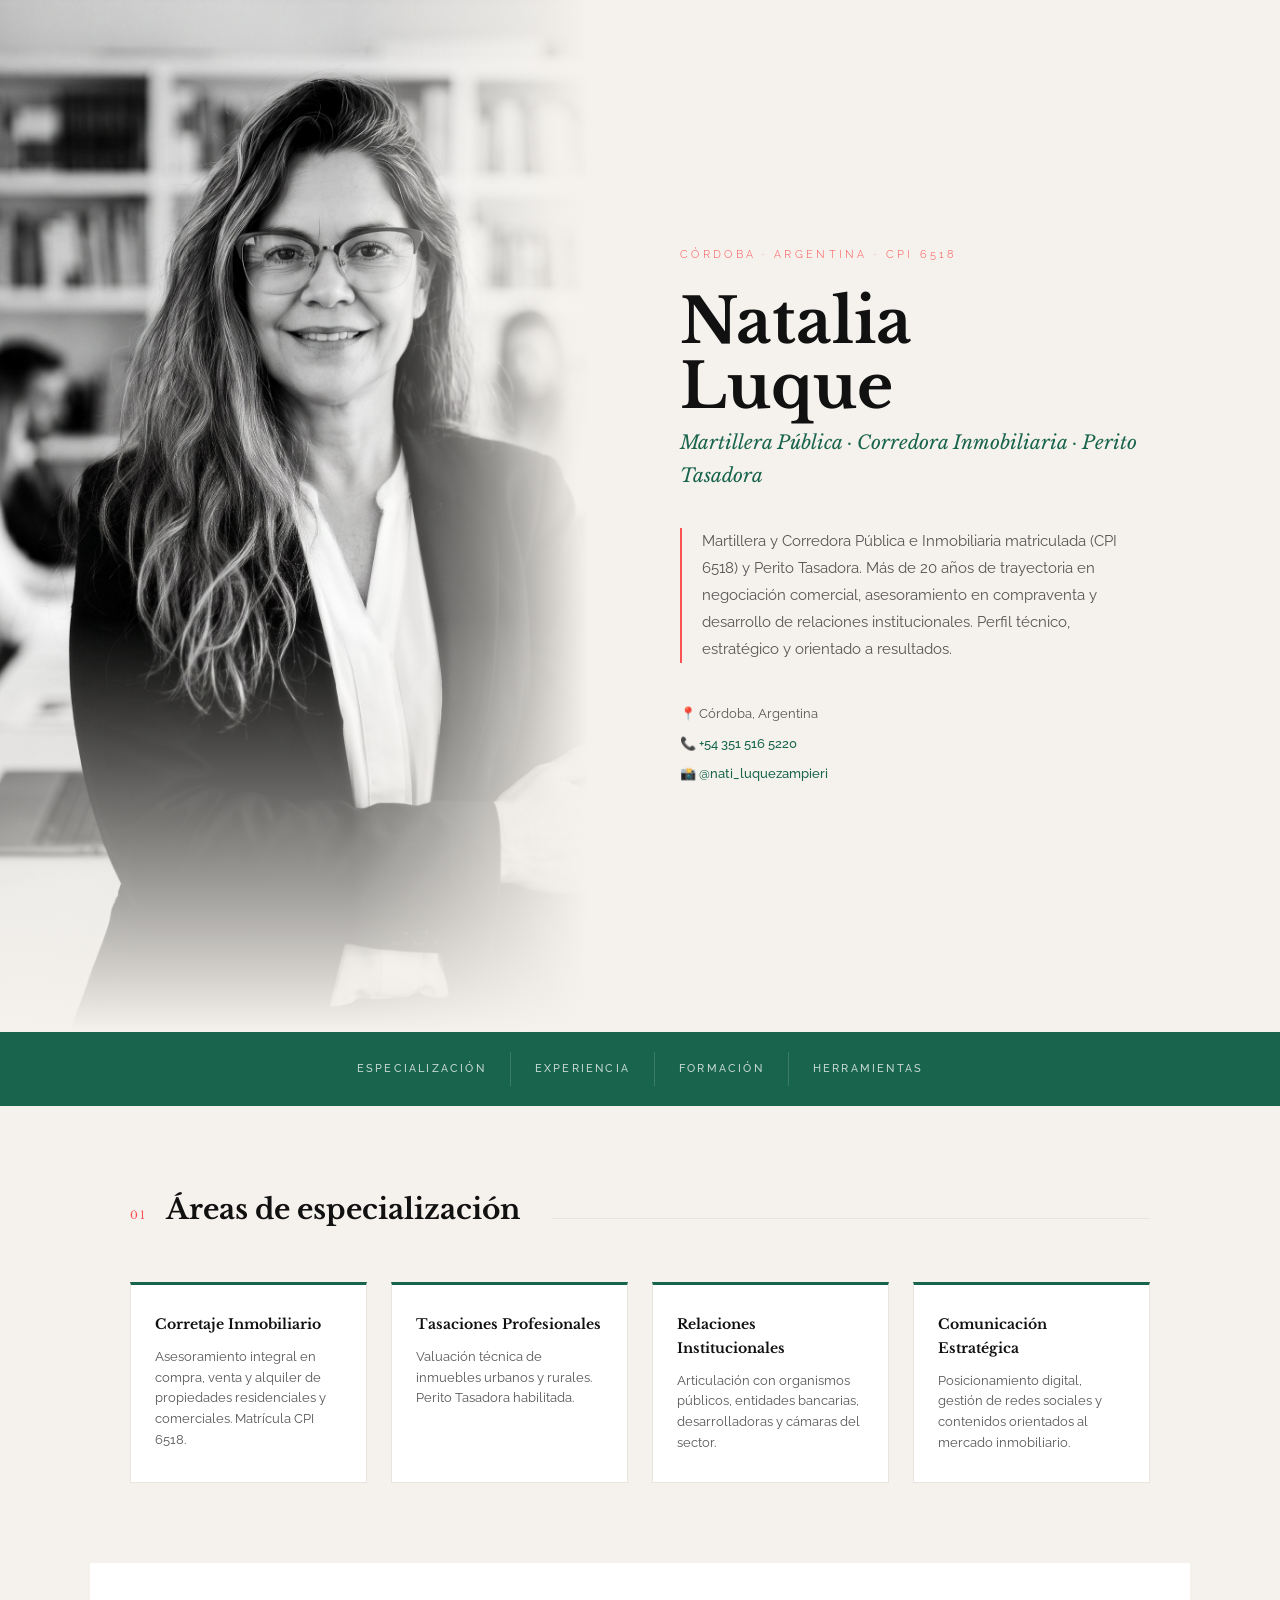
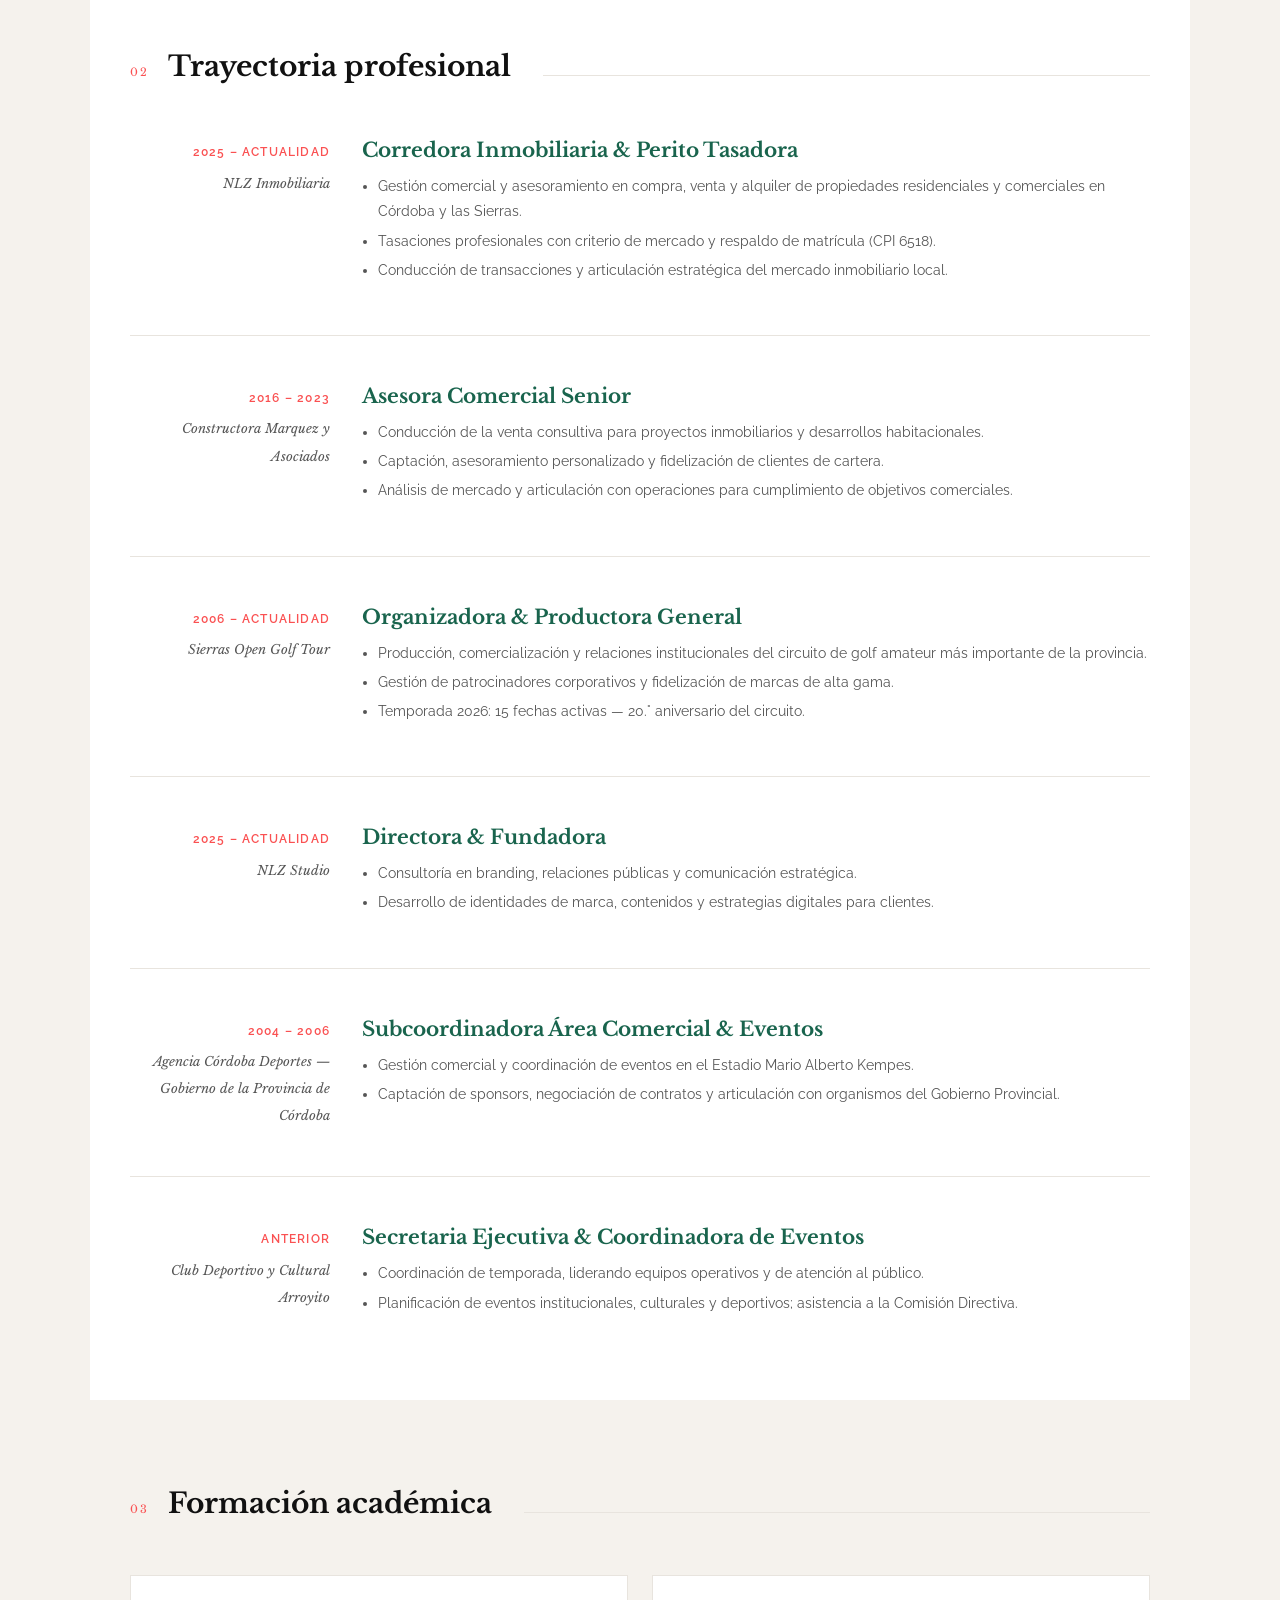
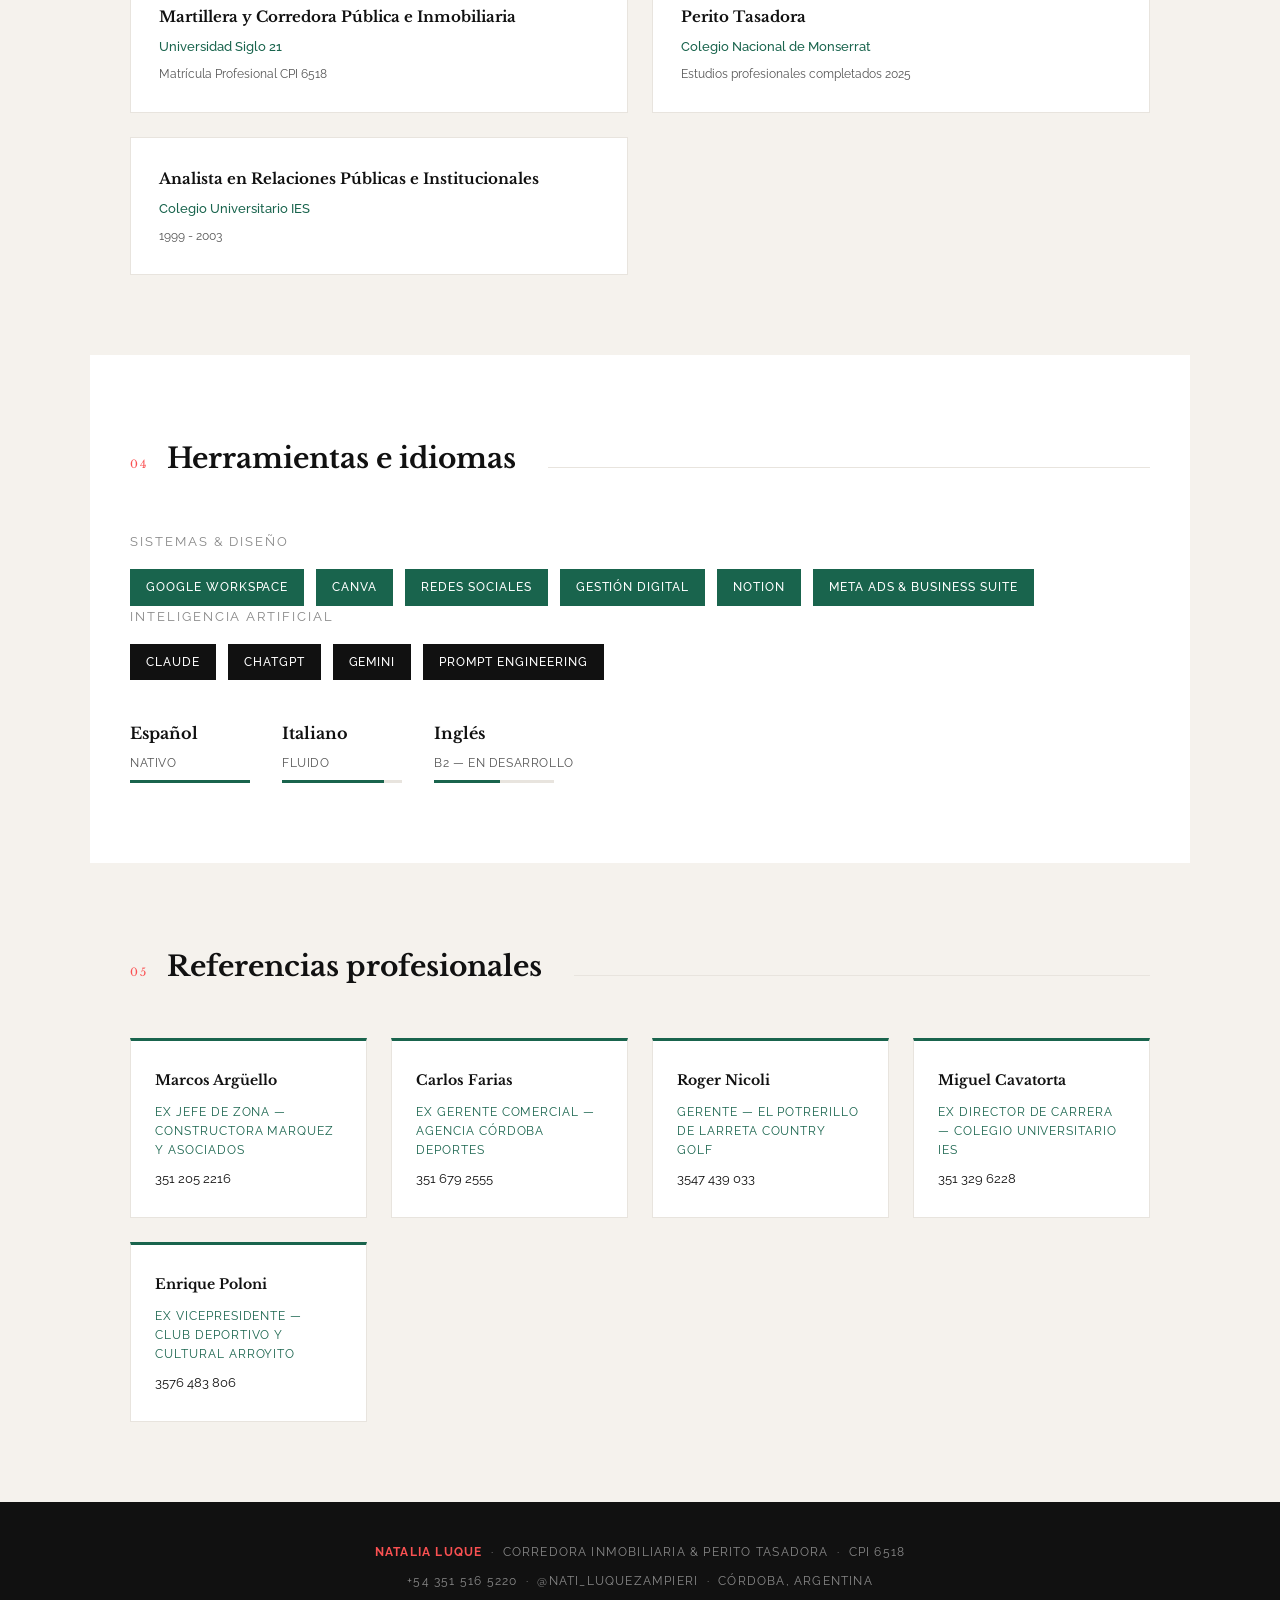
==== commit dce596af: "cv-inmo: titulo Perito Tasadora (sin Judicial)" ====
--- a/cv-inmo.html
+++ b/cv-inmo.html
@@ -191,7 +191,7 @@
   </div>
   <div class="form-grid">
     <div class="form-card"><p class="form-titulo">Martillera y Corredora Pública e Inmobiliaria</p><p class="form-inst">Universidad Siglo 21</p><p class="form-nota">Matrícula Profesional CPI 6518</p></div>
-    <div class="form-card"><p class="form-titulo">Perito Tasadora Judicial</p><p class="form-inst">Colegio Nacional de Monserrat</p><p class="form-nota">Estudios profesionales completados 2025</p></div>
+    <div class="form-card"><p class="form-titulo">Perito Tasadora</p><p class="form-inst">Colegio Nacional de Monserrat</p><p class="form-nota">Estudios profesionales completados 2025</p></div>
     <div class="form-card"><p class="form-titulo">Analista en Relaciones Públicas e Institucionales</p><p class="form-inst">Colegio Universitario IES</p><p class="form-nota">1999 - 2003</p></div>
   </div>
 </section>
